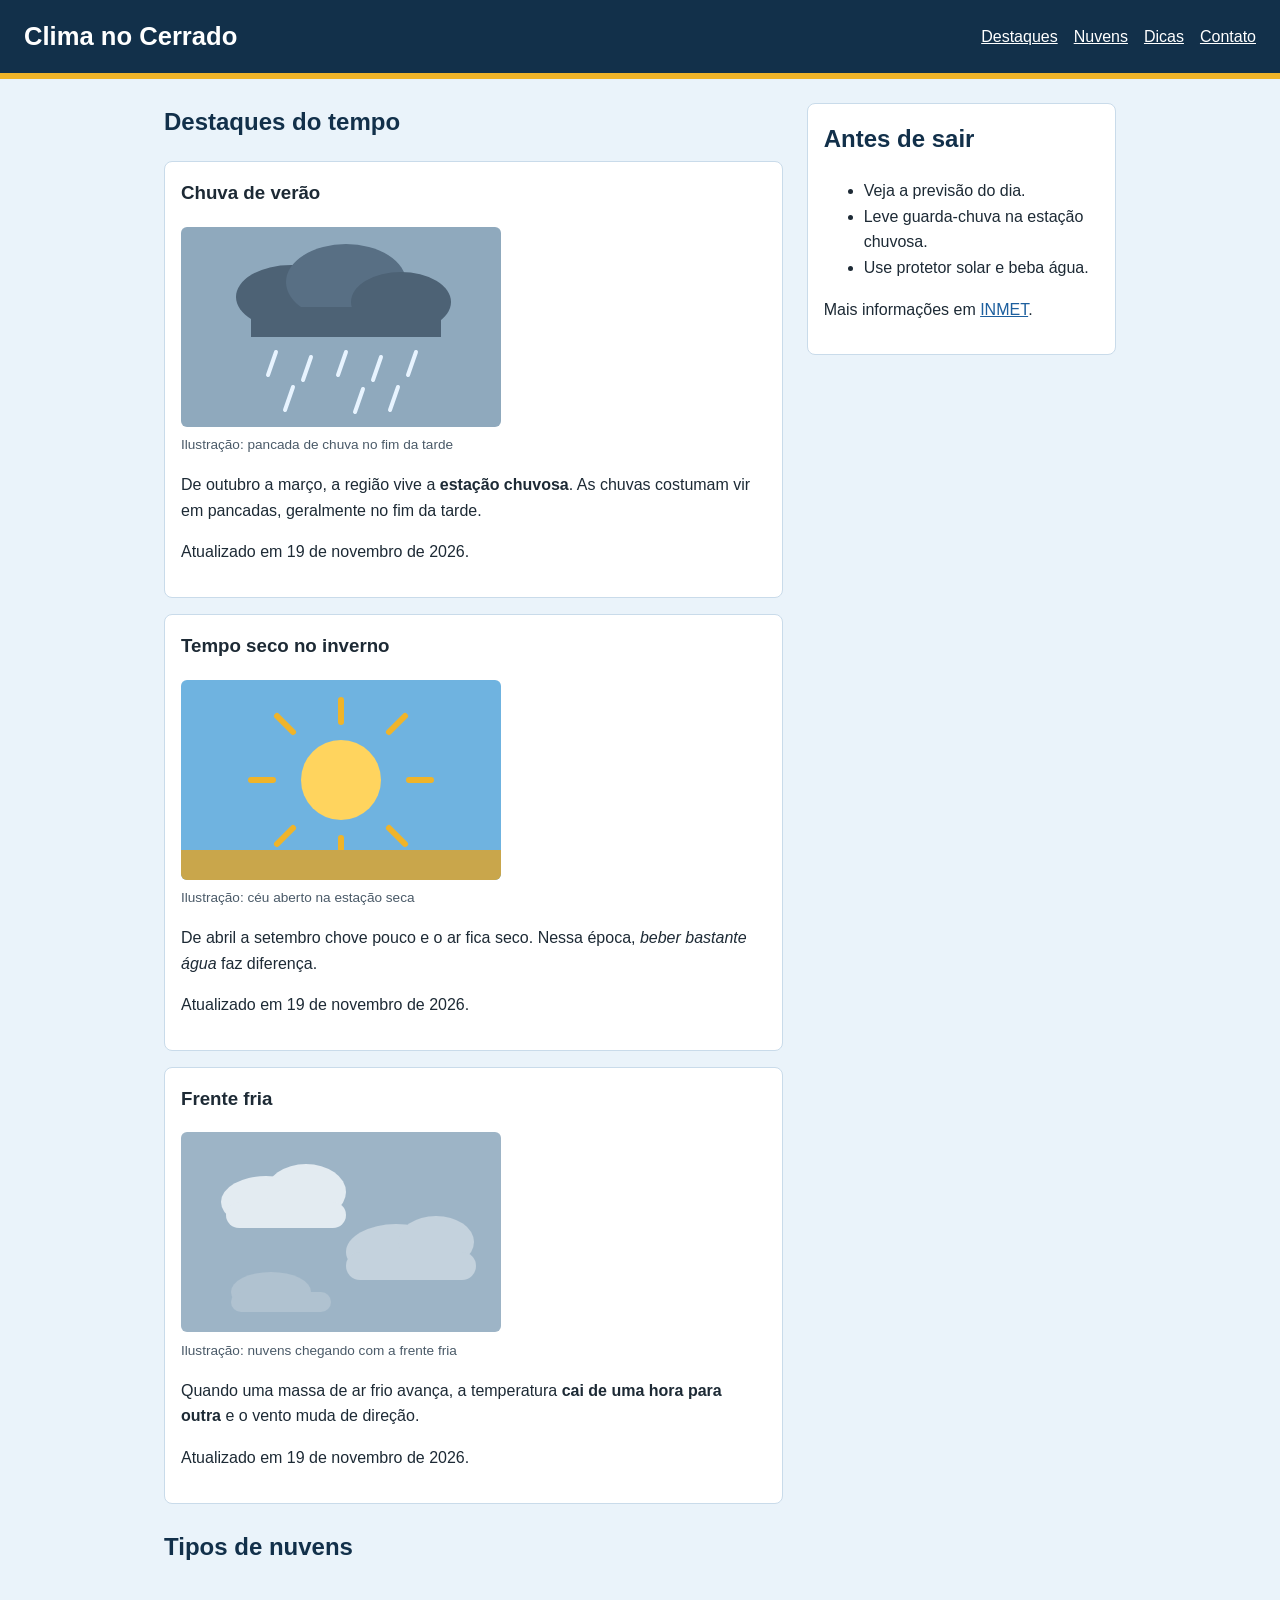
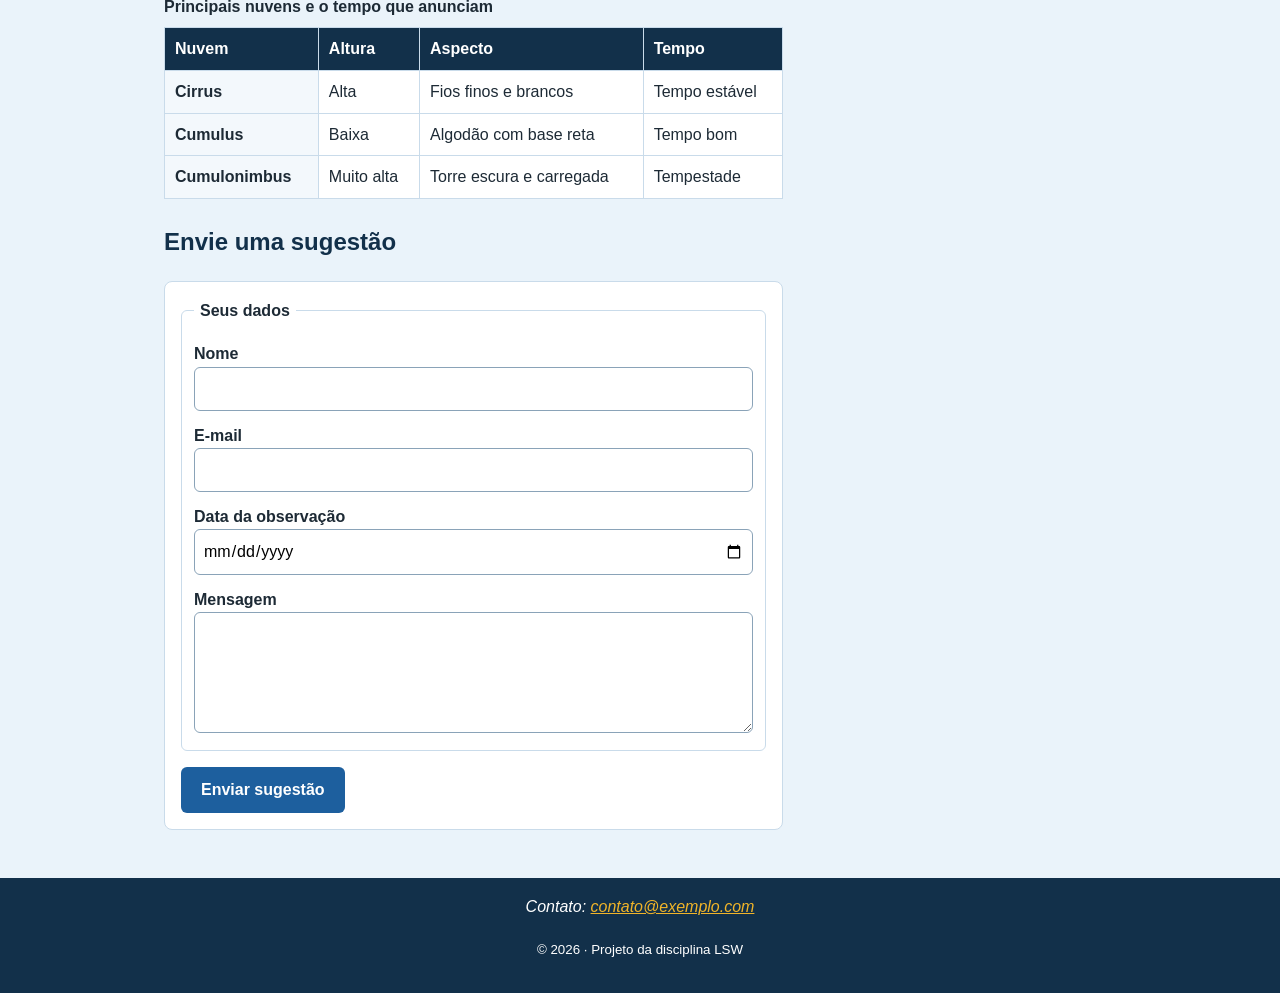
==== index.html @ 472e099d "Add files via upload" ====
<!doctype html>
<html lang="pt-BR">
<head>
    <meta charset="utf-8">
    <meta name="viewport" content="width=device-width, initial-scale=1">
    <title>Clima no Cerrado: tempo, nuvens e estações</title>
    <link rel="stylesheet" href="estilo.css">
</head>
<body>
    <a class="pular" href="#conteudo">Pular para o conteúdo</a>

    <header>
        <h1>Clima no Cerrado</h1>
        <nav aria-label="Principal">
            <ul>
                <li><a href="#destaques">Destaques</a></li>
                <li><a href="#nuvens">Nuvens</a></li>
                <li><a href="#dicas">Dicas</a></li>
                <li><a href="#contato">Contato</a></li>
            </ul>
        </nav>
    </header>

    <main id="conteudo">
        <div class="principal">
            <section id="destaques" aria-labelledby="t-destaques">
                <h2 id="t-destaques">Destaques do tempo</h2>

                <article>
                    <h3>Chuva de verão</h3>
                    <figure>
                        <img src="imagens/chuva.svg" alt="Nuvem escura com gotas de chuva caindo" width="320" height="200">
                        <figcaption>Ilustração: pancada de chuva no fim da tarde</figcaption>
                    </figure>
                    <p>De outubro a março, a região vive a <strong>estação chuvosa</strong>. As chuvas costumam vir em pancadas, geralmente no fim da tarde.</p>
                    <p>Atualizado em <time datetime="2026-11-19">19 de novembro de 2026</time>.</p>
                </article>

                <article>
                    <h3>Tempo seco no inverno</h3>
                    <figure>
                        <img src="imagens/sol.svg" alt="Sol forte em um céu sem nuvens" width="320" height="200">
                        <figcaption>Ilustração: céu aberto na estação seca</figcaption>
                    </figure>
                    <p>De abril a setembro chove pouco e o ar fica seco. Nessa época, <em>beber bastante água</em> faz diferença.</p>
                    <p>Atualizado em <time datetime="2026-11-19">19 de novembro de 2026</time>.</p>
                </article>

                <article>
                    <h3>Frente fria</h3>
                    <figure>
                        <img src="imagens/nuvens.svg" alt="Céu cinza com várias nuvens se juntando" width="320" height="200">
                        <figcaption>Ilustração: nuvens chegando com a frente fria</figcaption>
                    </figure>
                    <p>Quando uma massa de ar frio avança, a temperatura <strong>cai de uma hora para outra</strong> e o vento muda de direção.</p>
                    <p>Atualizado em <time datetime="2026-11-19">19 de novembro de 2026</time>.</p>
                </article>
            </section>

            <section id="nuvens" aria-labelledby="t-nuvens">
                <h2 id="t-nuvens">Tipos de nuvens</h2>
                <div class="tabela-rolavel">
                    <table>
                        <caption>Principais nuvens e o tempo que anunciam</caption>
                        <thead>
                            <tr>
                                <th scope="col">Nuvem</th>
                                <th scope="col">Altura</th>
                                <th scope="col">Aspecto</th>
                                <th scope="col">Tempo</th>
                            </tr>
                        </thead>
                        <tbody>
                            <tr>
                                <th scope="row">Cirrus</th>
                                <td>Alta</td>
                                <td>Fios finos e brancos</td>
                                <td>Tempo estável</td>
                            </tr>
                            <tr>
                                <th scope="row">Cumulus</th>
                                <td>Baixa</td>
                                <td>Algodão com base reta</td>
                                <td>Tempo bom</td>
                            </tr>
                            <tr>
                                <th scope="row">Cumulonimbus</th>
                                <td>Muito alta</td>
                                <td>Torre escura e carregada</td>
                                <td>Tempestade</td>
                            </tr>
                        </tbody>
                    </table>
                </div>
            </section>

            <section id="contato" aria-labelledby="t-contato">
                <h2 id="t-contato">Envie uma sugestão</h2>
                <form action="#" method="post">
                    <fieldset>
                        <legend>Seus dados</legend>

                        <label for="nome">Nome</label>
                        <input id="nome" name="nome" type="text" autocomplete="name" required>

                        <label for="email">E-mail</label>
                        <input id="email" name="email" type="email" autocomplete="email" required>

                        <label for="data">Data da observação</label>
                        <input id="data" name="data" type="date">

                        <label for="mensagem">Mensagem</label>
                        <textarea id="mensagem" name="mensagem" rows="4" required></textarea>
                    </fieldset>
                    <button type="submit">Enviar sugestão</button>
                </form>
            </section>
        </div>

        <aside id="dicas" aria-labelledby="t-dicas">
            <h2 id="t-dicas">Antes de sair</h2>
            <ul>
                <li>Veja a previsão do dia.</li>
                <li>Leve guarda-chuva na estação chuvosa.</li>
                <li>Use protetor solar e beba água.</li>
            </ul>
            <p>Mais informações em <a href="https://portal.inmet.gov.br/">INMET</a>.</p>
        </aside>
    </main>

    <footer>
        <address>Contato: <a href="mailto:contato@exemplo.com">contato@exemplo.com</a></address>
        <p><small>&copy; 2026 · Projeto da disciplina LSW</small></p>
    </footer>
</body>
</html>
---- estilo.css ----
:root {
    --noite: #12304a;
    --ceu: #eaf3fa;
    --sol: #f0b429;
    --azul: #1d5f9e;
    --texto: #1d2a35;
    --borda: #c9dbea;
}

* {
    box-sizing: border-box;
}

body {
    margin: 0;
    font-family: Verdana, Arial, sans-serif;
    line-height: 1.6;
    color: var(--texto);
    background: var(--ceu);
}

.pular {
    position: absolute;
    left: -999px;
    top: 0;
    background: var(--sol);
    color: var(--noite);
    padding: 8px 12px;
}

.pular:focus {
    left: 0;
}

a {
    color: var(--azul);
}

a:focus-visible,
input:focus-visible,
textarea:focus-visible,
button:focus-visible {
    outline: 3px solid var(--sol);
    outline-offset: 2px;
}

header {
    background: var(--noite);
    color: #fff;
    padding: 16px 24px;
    border-bottom: 6px solid var(--sol);
    display: flex;
    justify-content: space-between;
    align-items: center;
    flex-wrap: wrap;
    gap: 12px;
}

header h1 {
    margin: 0;
    font-size: 1.6rem;
}

nav ul {
    list-style: none;
    margin: 0;
    padding: 0;
    display: flex;
    gap: 16px;
    flex-wrap: wrap;
}

nav a {
    color: #fff;
}

main {
    max-width: 1000px;
    margin: 0 auto;
    padding: 24px;
    display: grid;
    grid-template-columns: 2fr 1fr;
    gap: 24px;
    align-items: start;
}

h2 {
    color: var(--noite);
    margin-top: 0;
}

section,
aside {
    margin-bottom: 24px;
}

article,
aside {
    background: #fff;
    border: 1px solid var(--borda);
    border-radius: 8px;
    padding: 16px;
    margin-bottom: 16px;
}

article h3 {
    margin-top: 0;
}

figure {
    margin: 0 0 12px 0;
}

img {
    max-width: 100%;
    height: auto;
    border-radius: 6px;
}

figcaption {
    font-size: 0.85rem;
    color: #4a5a68;
}

.tabela-rolavel {
    overflow-x: auto;
}

table {
    width: 100%;
    border-collapse: collapse;
    background: #fff;
}

caption {
    text-align: left;
    font-weight: bold;
    padding: 8px 0;
}

th,
td {
    border: 1px solid var(--borda);
    padding: 8px 10px;
    text-align: left;
}

thead th {
    background: var(--noite);
    color: #fff;
}

tbody th {
    background: #f3f8fc;
}

form {
    background: #fff;
    border: 1px solid var(--borda);
    border-radius: 8px;
    padding: 16px;
}

fieldset {
    border: 1px solid var(--borda);
    border-radius: 6px;
    margin: 0 0 16px 0;
}

legend {
    font-weight: bold;
    padding: 0 6px;
}

label {
    display: block;
    margin-top: 12px;
    font-weight: bold;
}

input,
textarea {
    width: 100%;
    padding: 8px;
    border: 1px solid #8aa3b8;
    border-radius: 6px;
    font: inherit;
}

button {
    background: var(--azul);
    color: #fff;
    border: none;
    border-radius: 6px;
    padding: 10px 20px;
    font: inherit;
    font-weight: bold;
    cursor: pointer;
}

button:hover {
    background: var(--noite);
}

footer {
    background: var(--noite);
    color: #fff;
    text-align: center;
    padding: 16px;
}

footer a {
    color: var(--sol);
}

@media (max-width: 700px) {
    main {
        grid-template-columns: 1fr;
    }

    header {
        flex-direction: column;
        align-items: flex-start;
    }
}
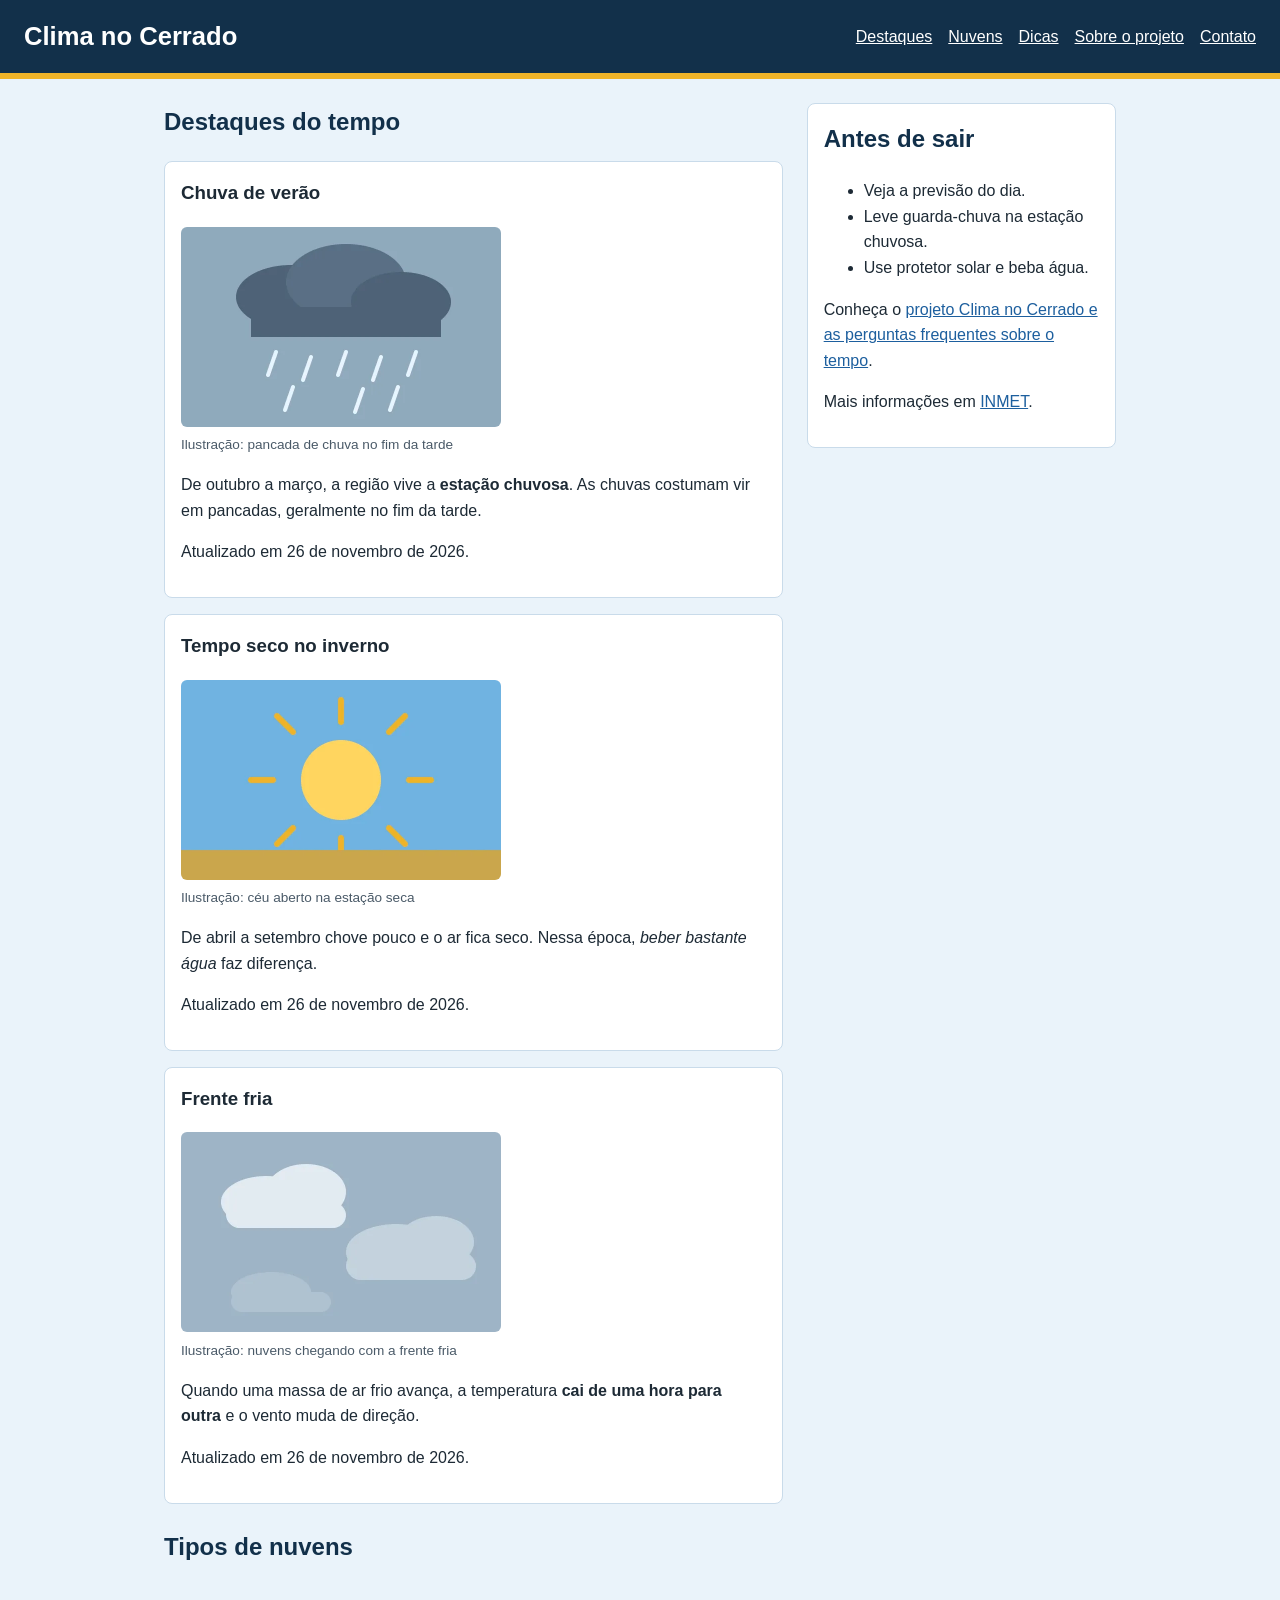
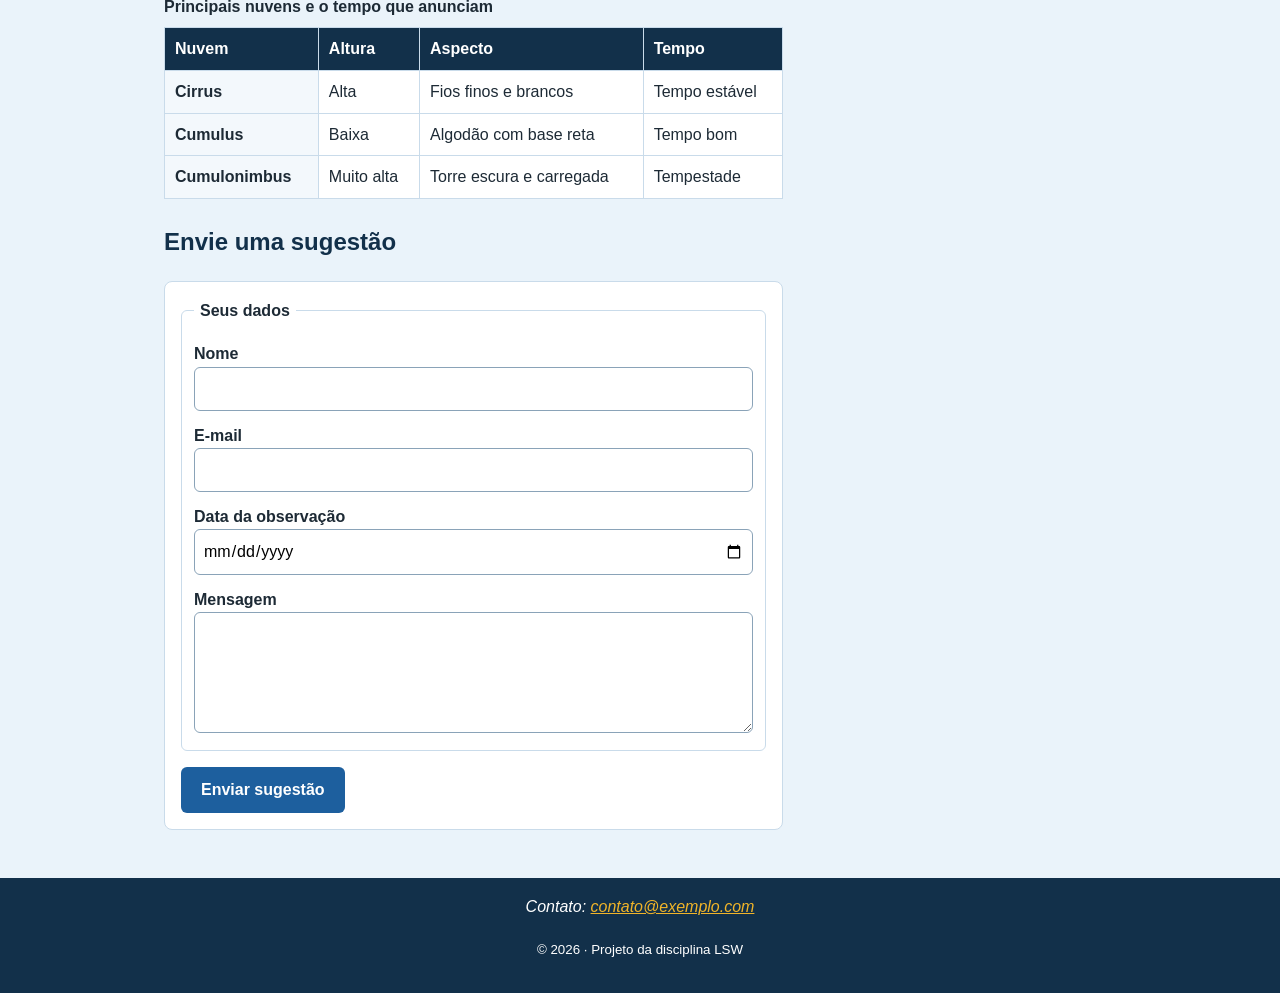
==== commit fcb45dda: "Add files via upload" ====
--- a/index.html
+++ b/index.html
@@ -3,8 +3,41 @@
 <head>
     <meta charset="utf-8">
     <meta name="viewport" content="width=device-width, initial-scale=1">
-    <title>Clima no Cerrado: tempo, nuvens e estações</title>
+    <title>Clima no Cerrado: estação seca, chuvas e tipos de nuvens</title>
+    <meta name="description" content="Entenda o clima no Cerrado: como são a estação chuvosa e a estação seca, o que é uma frente fria e como reconhecer os principais tipos de nuvens.">
+    <link rel="canonical" href="https://jaoneto-jpg.github.io/Clima/">
+
+    <meta property="og:type" content="website">
+    <meta property="og:site_name" content="Clima no Cerrado">
+    <meta property="og:title" content="Clima no Cerrado: estação seca, chuvas e tipos de nuvens">
+    <meta property="og:description" content="Estação seca, chuvas, frente fria e tipos de nuvens explicados de forma simples.">
+    <meta property="og:image" content="https://jaoneto-jpg.github.io/Clima/imagens/capa.png">
+    <meta property="og:image:width" content="1200">
+    <meta property="og:image:height" content="630">
+    <meta property="og:image:alt" content="Sol atrás de uma nuvem e o texto Clima no Cerrado">
+    <meta property="og:url" content="https://jaoneto-jpg.github.io/Clima/">
+    <meta property="og:locale" content="pt_BR">
+
+    <link rel="icon" href="favicon.svg" type="image/svg+xml">
     <link rel="stylesheet" href="estilo.css">
+
+    <script type="application/ld+json">
+    {
+        "@context": "https://schema.org",
+        "@type": "Article",
+        "headline": "Clima no Cerrado: estação seca, chuvas e tipos de nuvens",
+        "description": "Como são a estação chuvosa e a estação seca no Cerrado, o que é uma frente fria e como reconhecer os principais tipos de nuvens.",
+        "image": "https://jaoneto-jpg.github.io/Clima/imagens/capa.png",
+        "author": {
+            "@type": "Person",
+            "name": "João"
+        },
+        "datePublished": "2026-11-19",
+        "dateModified": "2026-11-26",
+        "inLanguage": "pt-BR",
+        "mainEntityOfPage": "https://jaoneto-jpg.github.io/Clima/"
+    }
+    </script>
 </head>
 <body>
     <a class="pular" href="#conteudo">Pular para o conteúdo</a>
@@ -16,6 +49,7 @@
                 <li><a href="#destaques">Destaques</a></li>
                 <li><a href="#nuvens">Nuvens</a></li>
                 <li><a href="#dicas">Dicas</a></li>
+                <li><a href="sobre.html">Sobre o projeto</a></li>
                 <li><a href="#contato">Contato</a></li>
             </ul>
         </nav>
@@ -29,31 +63,31 @@
                 <article>
                     <h3>Chuva de verão</h3>
                     <figure>
-                        <img src="imagens/chuva.svg" alt="Nuvem escura com gotas de chuva caindo" width="320" height="200">
+                        <img src="imagens/chuva.webp" alt="Nuvem escura com gotas de chuva caindo" width="320" height="200">
                         <figcaption>Ilustração: pancada de chuva no fim da tarde</figcaption>
                     </figure>
                     <p>De outubro a março, a região vive a <strong>estação chuvosa</strong>. As chuvas costumam vir em pancadas, geralmente no fim da tarde.</p>
-                    <p>Atualizado em <time datetime="2026-11-19">19 de novembro de 2026</time>.</p>
+                    <p>Atualizado em <time datetime="2026-11-26">26 de novembro de 2026</time>.</p>
                 </article>
 
                 <article>
                     <h3>Tempo seco no inverno</h3>
                     <figure>
-                        <img src="imagens/sol.svg" alt="Sol forte em um céu sem nuvens" width="320" height="200">
+                        <img src="imagens/sol.webp" alt="Sol forte em um céu sem nuvens" width="320" height="200" loading="lazy">
                         <figcaption>Ilustração: céu aberto na estação seca</figcaption>
                     </figure>
                     <p>De abril a setembro chove pouco e o ar fica seco. Nessa época, <em>beber bastante água</em> faz diferença.</p>
-                    <p>Atualizado em <time datetime="2026-11-19">19 de novembro de 2026</time>.</p>
+                    <p>Atualizado em <time datetime="2026-11-26">26 de novembro de 2026</time>.</p>
                 </article>
 
                 <article>
                     <h3>Frente fria</h3>
                     <figure>
-                        <img src="imagens/nuvens.svg" alt="Céu cinza com várias nuvens se juntando" width="320" height="200">
+                        <img src="imagens/nuvens.webp" alt="Céu cinza com várias nuvens se juntando" width="320" height="200" loading="lazy">
                         <figcaption>Ilustração: nuvens chegando com a frente fria</figcaption>
                     </figure>
                     <p>Quando uma massa de ar frio avança, a temperatura <strong>cai de uma hora para outra</strong> e o vento muda de direção.</p>
-                    <p>Atualizado em <time datetime="2026-11-19">19 de novembro de 2026</time>.</p>
+                    <p>Atualizado em <time datetime="2026-11-26">26 de novembro de 2026</time>.</p>
                 </article>
             </section>
 
@@ -124,6 +158,7 @@
                 <li>Leve guarda-chuva na estação chuvosa.</li>
                 <li>Use protetor solar e beba água.</li>
             </ul>
+            <p>Conheça o <a href="sobre.html">projeto Clima no Cerrado e as perguntas frequentes sobre o tempo</a>.</p>
             <p>Mais informações em <a href="https://portal.inmet.gov.br/">INMET</a>.</p>
         </aside>
     </main>
--- a/estilo.css
+++ b/estilo.css
@@ -223,3 +223,21 @@
         align-items: flex-start;
     }
 }
+
+details {
+    background: #fff;
+    border: 1px solid var(--borda);
+    border-radius: 8px;
+    padding: 12px 16px;
+    margin-bottom: 12px;
+}
+
+summary {
+    cursor: pointer;
+    font-weight: bold;
+    color: var(--noite);
+}
+
+details p {
+    margin-bottom: 0;
+}
